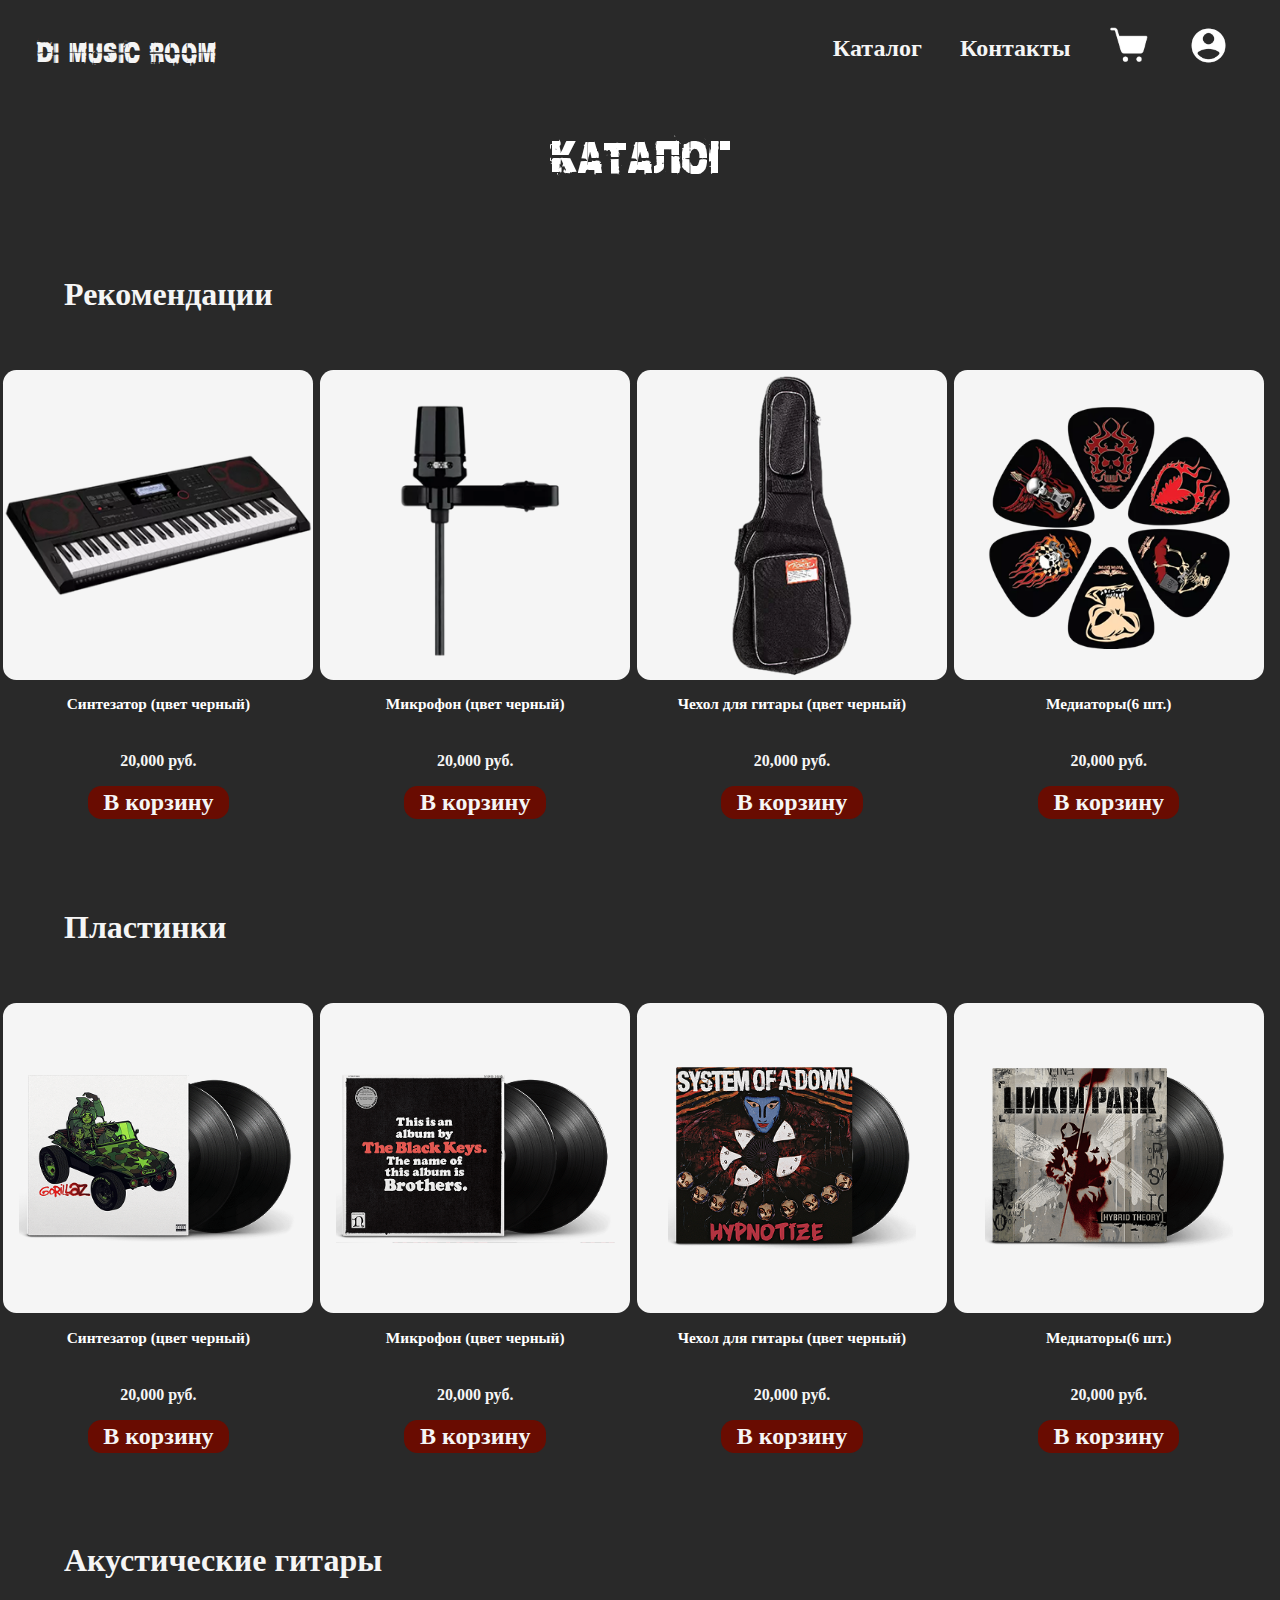
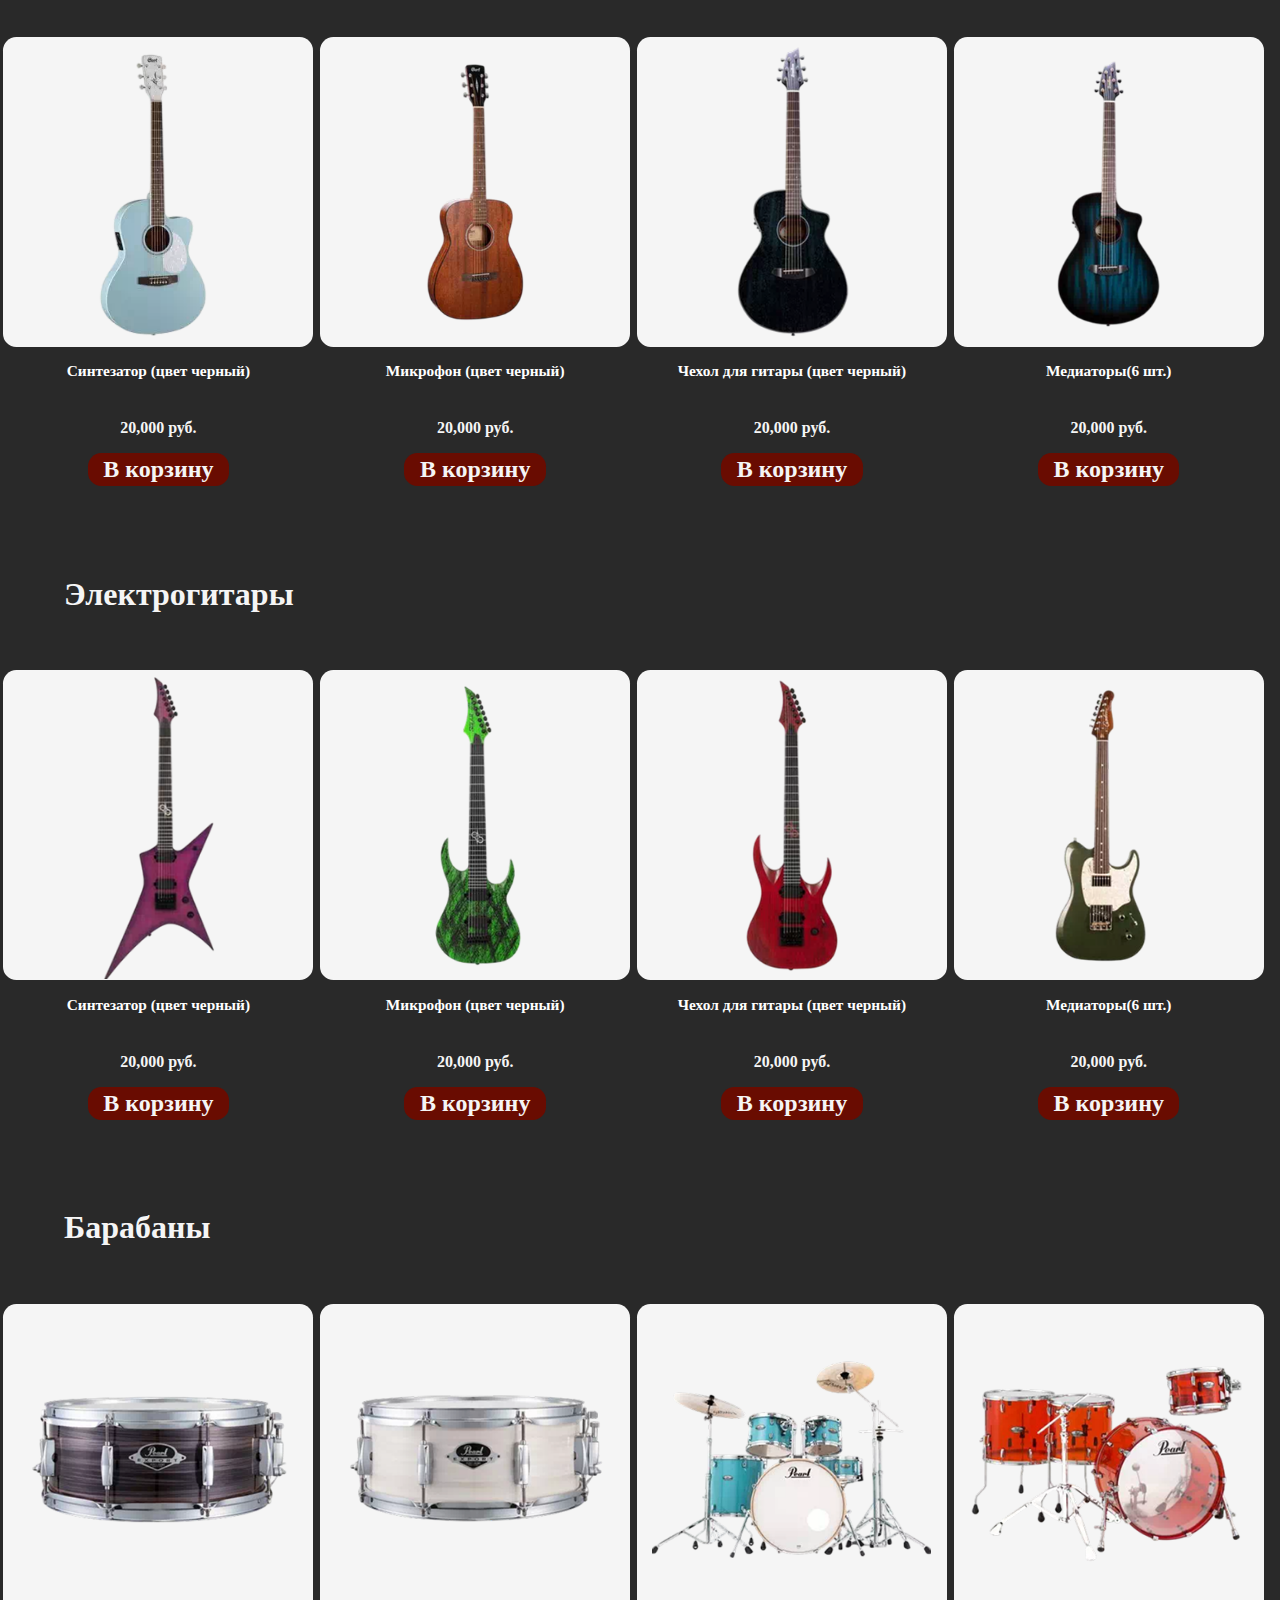
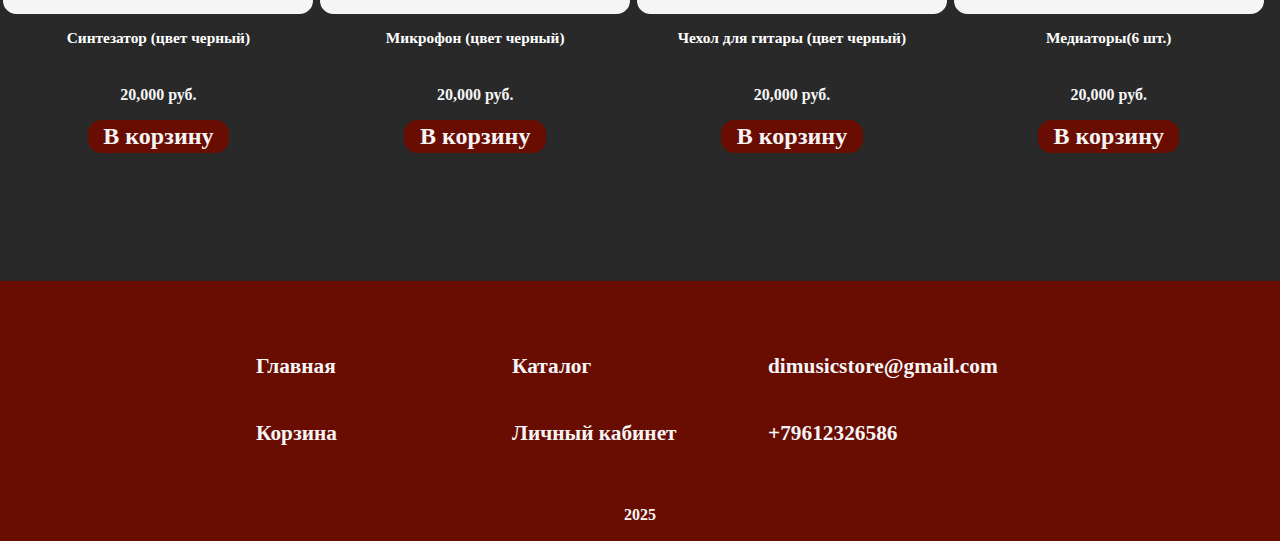
==== catalog.html @ 9091bb75 "Add files via upload" ====
<!DOCTYPE html>
<html lang="en">
<head>
    <meta charset="UTF-8">
    <meta name="viewport" content="width=device-width, initial-scale=1.0">
    <title>Document</title>
    <link rel="stylesheet" href="catalog.css">
</head>
<body>
    <header>
        <div class="up">
            <a href="index.html"><p class="logo">DI MUSIC ROOM</p></a>
            <div class="knopki">
                <a class="kn" href="">Каталог</a>
                <a class="kn" href="#kont">Контакты</a>
                <a class="kn" href=""><img src="folder/image 11.png"  ></a>
                <a class="kn" onclick="perehod()"><img src="folder/image 12.png" ></a>
            </div>
        </div>
    </header>
    <main>
        <p class="zag">Каталог</p>
        <p class="zag1">Рекомендации</p>
        <div class="big"> 
            <div class="a1">
                <div class="fon">
                    <img src="folder/клавиши1-Photoroom 1.png"  width=" 100%">
                </div>
                <p class="opis1">Синтезатор (цвет черный)</p>
                <p class="cost1">20,000 руб.</p>
                <button onclick="korz(1)" class="korzina1">В корзину</button>
            </div>
            <div class="a1">
                <div class="fon">
                    <img src="folder/микрофон1-Photoroom 1.png" width=" 60%">
                </div>
                <p class="opis1">Микрофон
                    (цвет черный)</p>
                <p class="cost1">20,000 руб.</p>
                <button onclick="korz(2)" class="korzina2">В корзину</button>
            </div>
            <div class="a1">
                <div class="fon">
                    <img src="folder/чехол-Photoroom 1.png" width=" 50%">
                </div>
                <p class="opis1">Чехол для гитары
                    (цвет черный)</p>
                <p class="cost1">20,000 руб.</p>
                <button onclick="korz(3)" class="korzina3">В корзину</button>
            </div>
            <div class="a1">
                <div class="fon">
                    <img src="folder/медиатор-Photoroom (1) 1.png" width=" 80%">
                </div>
                <p class="opis1">Медиаторы(6 шт.)</p>
                <p class="cost1">20,000 руб.</p>
                <button onclick="korz(4)" class="korzina4">В корзину</button>
            </div>
        </div>
        <p class="zag1">Пластинки</p>
        <div class="big"> 
            <div class="a1">
                <div class="fon">
                    <img src="folder/image 7.png"  width=" 90%">
                </div>
                <p class="opis1">Синтезатор (цвет черный)</p>
                <p class="cost1">20,000 руб.</p>
                <button onclick="korz(5)" class="korzina5">В корзину</button>
            </div>
            <div class="a1">
                <div class="fon">
                    <img src="folder/image 8 (1).png" width=" 90%">
                </div>
                <p class="opis1">Микрофон
                    (цвет черный)</p>
                <p class="cost1">20,000 руб.</p>
                <button onclick="korz(6)" class="korzina6">В корзину</button>
            </div>
            <div class="a1">
                <div class="fon">
                    <img src="folder/image 9 (1).png" width=" 80%">
                </div>
                <p class="opis1">Чехол для гитары
                    (цвет черный)</p>
                <p class="cost1">20,000 руб.</p>
                <button onclick="korz(7)" class="korzina7">В корзину</button>
            </div>
            <div class="a1">
                <div class="fon">
                    <img src="folder/image 10.png" width=" 80%">
                </div>
                <p class="opis1">Медиаторы(6 шт.)</p>
                <p class="cost1">20,000 руб.</p>
                <button onclick="korz(8)" class="korzina8">В корзину</button>
            </div>
        </div>
        <p class="zag1">Акустические гитары</p>
        <div class="big"> 
            <div class="a1">
                <div class="fon">
                    <img src="folder/гитара1-Photoroom 1.png"  width=" 40%">
                </div>
                <p class="opis1">Синтезатор (цвет черный)</p>
                <p class="cost1">20,000 руб.</p>
                <button onclick="korz(9)" class="korzina9">В корзину</button>
            </div>
            <div class="a1">
                <div class="fon">
                    <img src="folder/гиатра2-Photoroom 1.png" width=" 40%">
                </div>
                <p class="opis1">Микрофон
                    (цвет черный)</p>
                <p class="cost1">20,000 руб.</p>
                <button onclick="korz(10)" class="korzina10">В корзину</button>
            </div>
            <div class="a1">
                <div class="fon">
                    <img src="folder/гиатра3-Photoroom 1.png" width=" 40%">
                </div>
                <p class="opis1">Чехол для гитары
                    (цвет черный)</p>
                <p class="cost1">20,000 руб.</p>
                <button onclick="korz(11)" class="korzina11">В корзину</button>
            </div>
            <div class="a1">
                <div class="fon">
                    <img src="folder/гитара4-Photoroom 1.png" width=" 35%">
                </div>
                <p class="opis1">Медиаторы(6 шт.)</p>
                <p class="cost1">20,000 руб.</p>
                <button onclick="korz(12)" class="korzina12">В корзину</button>
            </div>
        </div>
        <p class="zag1">Электрогитары</p>
        <div class="big"> 
            <div class="a1">
                <div class="fon">
                    <img src="folder/электрогитара1-Photoroom 1.png"  width=" 40%">
                </div>
                <p class="opis1">Синтезатор (цвет черный)</p>
                <p class="cost1">20,000 руб.</p>
                <button onclick="korz(13)" class="korzina13">В корзину</button>
            </div>
            <div class="a1">
                <div class="fon">
                    <img src="folder/электрогитара2-Photoroom 1.png" width=" 35%">
                </div>
                <p class="opis1">Микрофон
                    (цвет черный)</p>
                <p class="cost1">20,000 руб.</p>
                <button onclick="korz(14)" class="korzina14">В корзину</button>
            </div>
            <div class="a1">
                <div class="fon">
                    <img src="folder/электрогитара3-Photoroom 1.png" width=" 40%">
                </div>
                <p class="opis1">Чехол для гитары
                    (цвет черный)</p>
                <p class="cost1">20,000 руб.</p>
                <button onclick="korz(15)" class="korzina15">В корзину</button>
            </div>
            <div class="a1">
                <div class="fon">
                    <img src="folder/электрогитара4-Photoroom 1.png" width=" 45%">
                </div>
                <p class="opis1">Медиаторы(6 шт.)</p>
                <p class="cost1">20,000 руб.</p>
                <button onclick="korz(16)" class="korzina16">В корзину</button>
            </div>
        </div>
        <p class="zag1">Барабаны</p>
        <div class="big"> 
            <div class="a1">
                <div class="fon">
                    <img src="folder/барабан1-Photoroom 1.png"  width=" 90%">
                </div>
                <p class="opis1">Синтезатор (цвет черный)</p>
                <p class="cost1">20,000 руб.</p>
                <button onclick="korz(17)" class="korzina17">В корзину</button>
            </div>
            <div class="a1">
                <div class="fon">
                    <img src="folder/барабан2-Photoroom 1.png" width=" 90%">
                </div>
                <p class="opis1">Микрофон
                    (цвет черный)</p>
                <p class="cost1">20,000 руб.</p>
                <button onclick="korz(18)" class="korzina18">В корзину</button>
            </div>
            <div class="a1">
                <div class="fon">
                    <img src="folder/барабан3-Photoroom 1.png" width=" 90%">
                </div>
                <p class="opis1">Чехол для гитары
                    (цвет черный)</p>
                <p class="cost1">20,000 руб.</p>
                <button onclick="korz(19)" class="korzina19">В корзину</button>
            </div>
            <div class="a1">
                <div class="fon">
                    <img src="folder/барабан4-Photoroom 1.png" width=" 90%">
                </div>
                <p class="opis1">Медиаторы(6 шт.)</p>
                <p class="cost1">20,000 руб.</p>
                <button onclick="korz(20)" class="korzina20">В корзину</button>
            </div>
        </div>
    </main>
    <footer id="kont">
        <div class="niz">
            <a class="t1" href="index.html"><p>Главная</p></a>
            <a class="t1" href="catalog.html"><p>Каталог</p></a>
            <a class="t1" href=""><p>dimusicstore@gmail.com</p></a>
            <a class="t1" href=""><p>Корзина</p></a>
            <a class="t1" href="log.html"><p>Личный кабинет</p></a>
            <a class="t1" href=""><p>+79612326586</p></a>
        </div>
        <p class="god">2025</p>
    </footer>
</body>
<script src="catalog.js"></script>
</html>
---- catalog.css ----
@font-face {
    font-family:'Discharge Pro' ;
    src: url('DischargePro.ttf');
}
html{
    scroll-behavior: smooth;
}
body{
    margin: 0;
    padding: 0 ;
    background-color: #292929;
    background-image: url("folder/fon.png");
    background-size: cover;
    background-repeat: repeat;
    height:fit-content;
    overflow-x: hidden;
}
.up{
    display: flex;
    align-items: center;
    z-index: 200;
}
.logo{
    position: absolute;
    left: 2.865vw;
    top: 0.2vw;
    font-family: 'Discharge Pro';
    font-style: normal;
    font-weight: 400;
    font-size: 2.5vw;
    color: #F5F5F5;
    display: flex;
    align-items: center;
    z-index: 150;
}
.knopki{
    position: absolute;
    width: 99vw;
    top: 1.927vw;
    display: flex;
    justify-content: flex-end;
    align-items: center;
    z-index: 101;
}
.kn:after {
	content: "";
    display: block;
    position: absolute;
    right: 0;
    top: 90%;
    width: 0;
    height: 2px; 
    background-color: #F5F5F5; 
    transition: width 0.5s; 
}
.kn:hover:after {
	content: "";
    width: 100%;
    display: block;
    position: absolute;
    left: 0;
    top: 90%;
    height: 2px;
    background-color: #690C01; 
    transition: width 0.5s; 
}
.kn{
    text-decoration: none;
    font-family: 'Bergamasco';
    font-style: normal;
    font-weight: 700;
    font-size: 1.875vw;
    color: #F5F5F5;
    margin-right: 3%;
    position: relative;
    cursor: pointer;
    transition: 0.2s;
}
.kn img{
    width: 3.229vw;
}
.zag{
    font-family: 'Discharge Pro';
    font-style: normal;
    font-weight: 400;
    font-size: 4.167vw;
    color: #FFFFFF;
    text-align: center;
    margin-top: 10%;
}
.zag1{
    font-family: 'Bergamasco';
    font-style: normal;
    font-weight: 700;
    font-size: 2.5vw;
    color: #F5F5F5;
    margin-left: 5%;
    margin-top: 7%;
}
.big{
    width: 99%;
    display: flex;
    flex-wrap: wrap;
    display: flex;
    flex-direction: row;
    justify-content: space-between;
    align-items: center;
    align-content: space-around;
}
.a1{
    display: flex;
    flex-direction: column;
    justify-content: space-between;
    align-items: center;
    align-self: start;
    flex-wrap: wrap;
    margin-left: auto;
    margin-right: auto;
    margin-top: 2%;
    
}
.fon{
    margin: auto;
    background-color: #F5F5F5;
    box-sizing: border-box;
    width: 310px;
    height: 310px;
    background: #F5F5F5;
    border-radius: 1.042vw;
    display: flex;
    align-items: center;
    justify-content: center;
    transition: 0.5s;
}
.fon:hover{
    transform: scale(1.1);
}
.fon img{
    margin: auto;
    transition: 0.5s;
}
.opis1{
    font-family: 'Bergamasco';
    font-style: normal;
    font-weight: 700;
    font-size: 1.2vw;
    text-align: center;
    color: #FFFFFF;
    width: 20vw;
    height: 2vw;
}
.cost1{
    font-family: 'Bergamasco';
    font-style: normal;
    font-weight: 700;
    font-size: 1.25vw;
    color: #F5F5F5;
}
.a1 button{
    background: #690C01;
    border-radius: 1.042vw;
    font-family: 'Bergamasco';
    font-style: normal;
    font-weight: 700;
    font-size: 1.875vw;
    color: #F5F5F5;
    border: none;
    padding: 1% 5% 1% 5%;
    transition: 0.5s;
}
.a1 button:hover{
    color: #690C01;
    background: #F5F5F5;
}
footer{
    margin-top: 10%;
    height: 20.26vw;
    background: #690C01;
    padding-bottom: 0;
}
.niz{
    display: grid;
    grid-template-columns: repeat(3,1fr);
    grid-template-rows: repeat(2,1fr);
    width: 60vw;
    margin: auto;
    padding-top: 4%;
    z-index: 105;
    text-decoration: none;
}
.t1{
    font-family: 'Bergamasco';
    font-style: normal;
    font-weight: 700;
    font-size: 1.667vw;
    color: #F5F5F5;
    transition: 0.2s;
    text-decoration: none;
}
.be{
    text-decoration: none;
}
.t1:hover{
    /* text-shadow: #F5F5F5 5px 5px 5px; */
}
.god{
    font-family: 'Bergamasco';
    font-style: normal;
    font-weight: 700;
    font-size: 1.25vw;
    color: #F5F5F5;
    text-align: center;
    margin-top: 3%;
}
@media (max-width:1000px){
    .fon{
        border-radius: 2vw;
    }
    .zag{
        font-size: 6vw;
    }
    .zag1{
        font-size: 4vw;
    }
    .a1{
        margin-top: 5%;
    }
    .opis1{
        width: 50vw;
        font-size: 3vw;
    }
    .cost1{
        font-size: 3vw;
    }
    .a1 button{
        font-size: 4vw;
    }
    
}
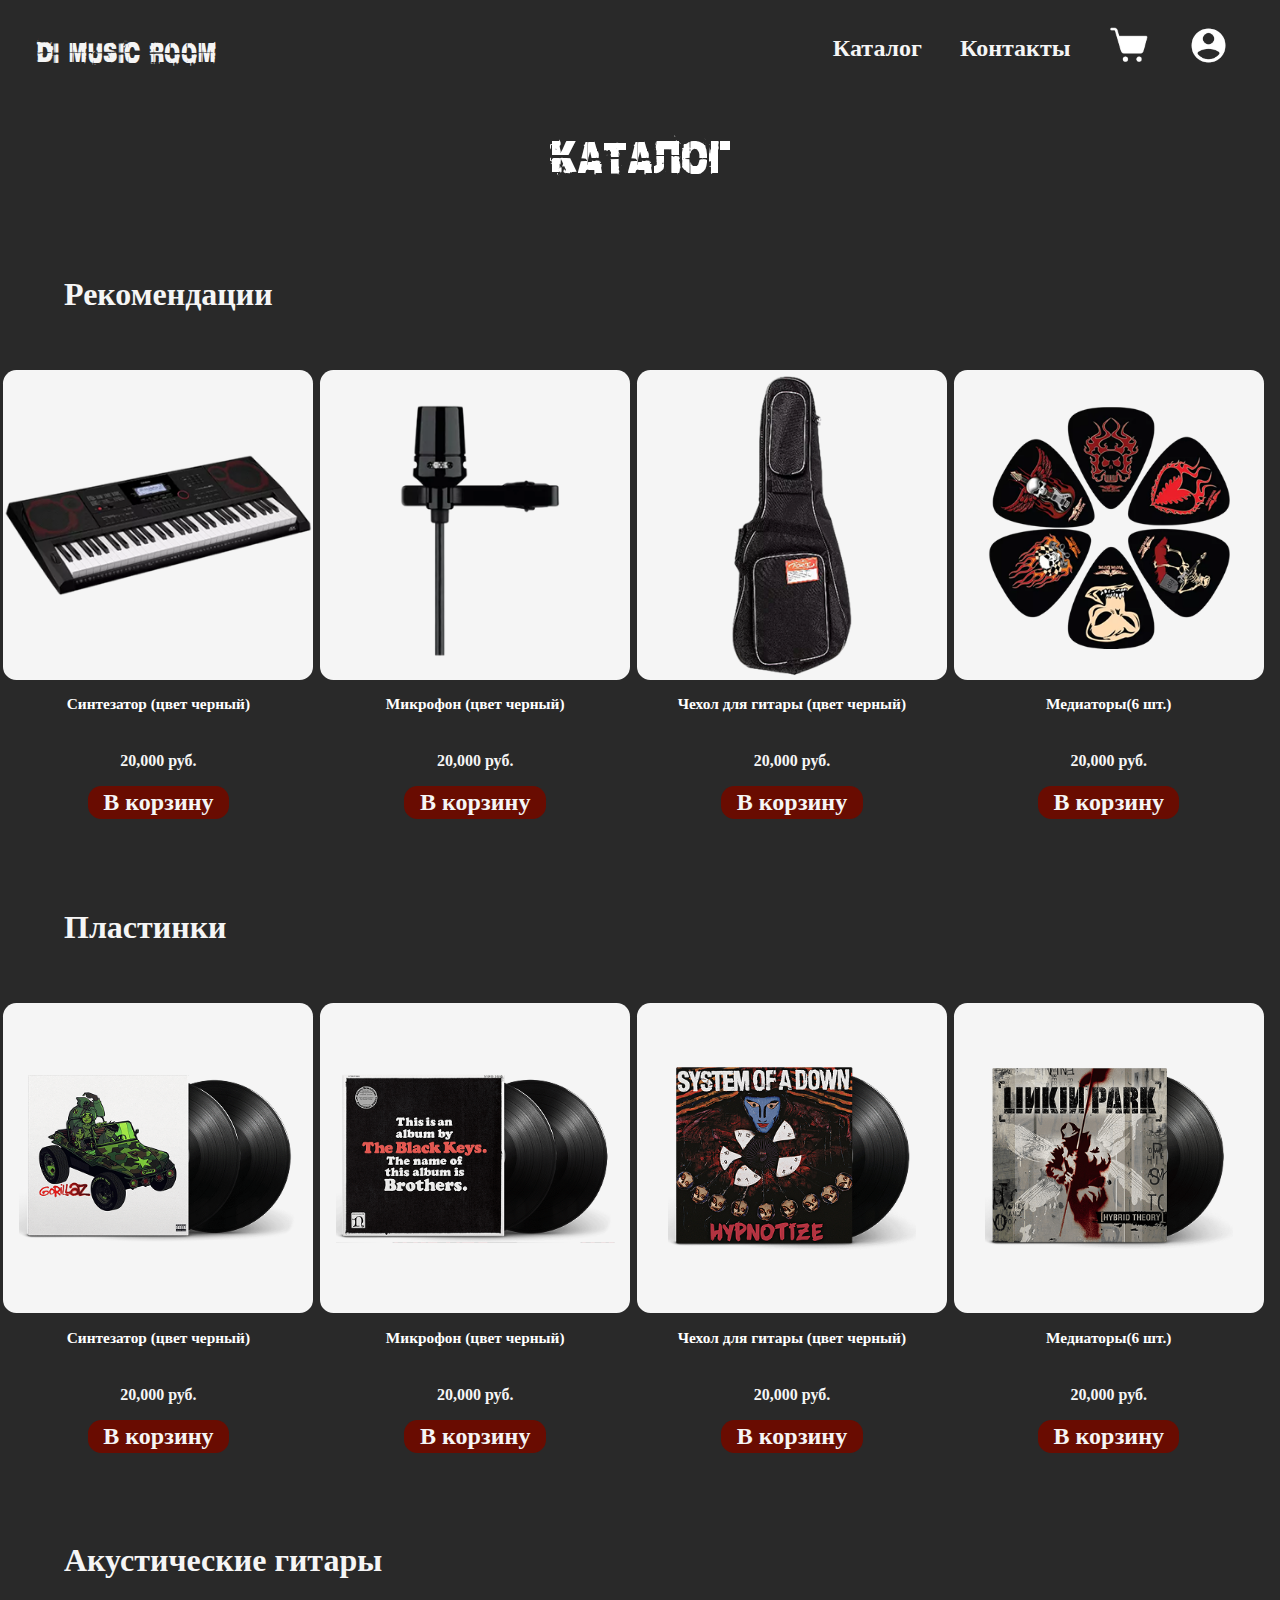
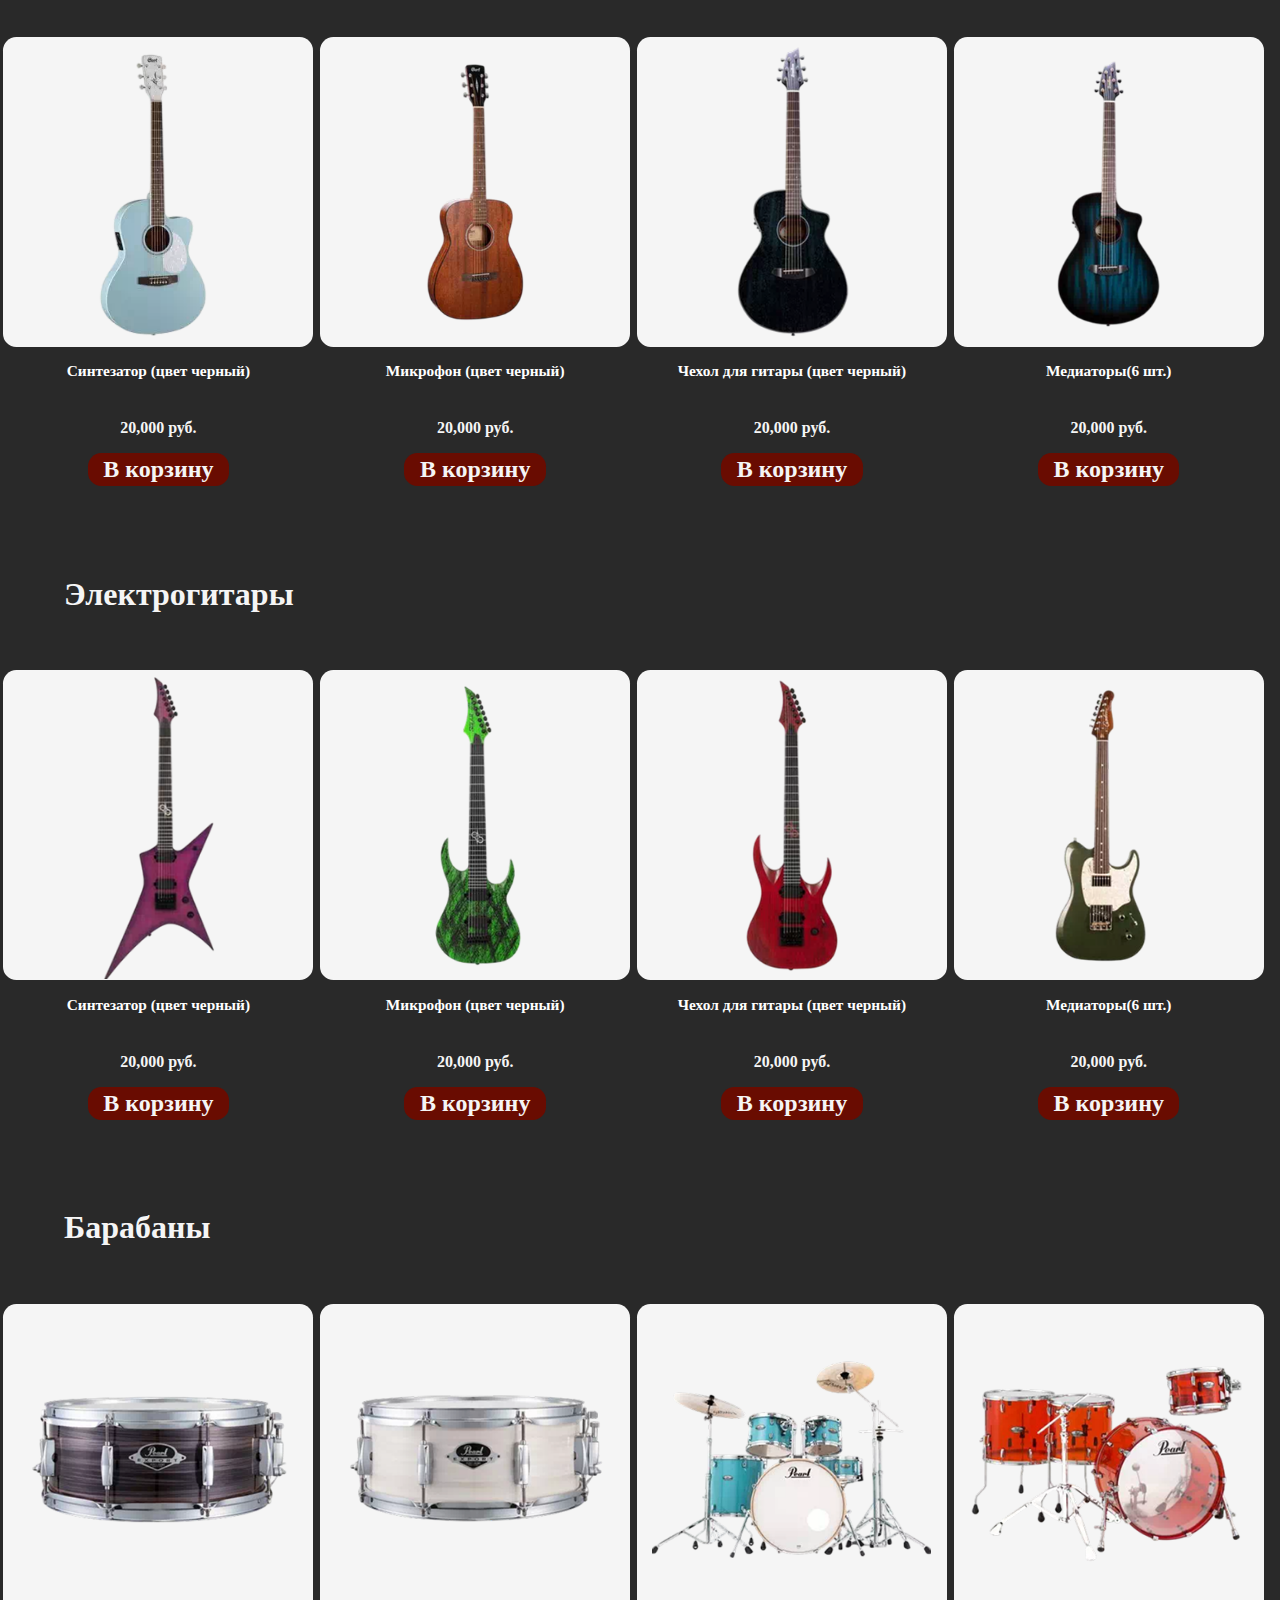
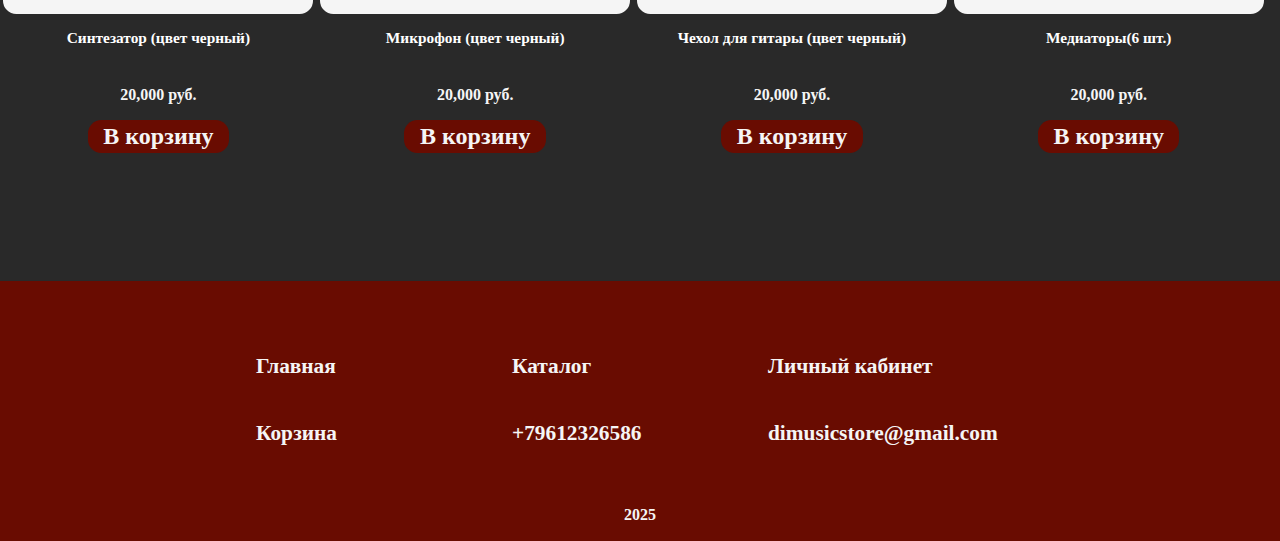
==== commit 0f4e6de5: "Add files via upload" ====
--- a/catalog.html
+++ b/catalog.html
@@ -210,10 +210,10 @@
         <div class="niz">
             <a class="t1" href="index.html"><p>Главная</p></a>
             <a class="t1" href="catalog.html"><p>Каталог</p></a>
+            <a class="t1" href="log.html"><p>Личный кабинет</p></a>
+            <a class="t1" href=""><p>Корзина</p></a>
+            <a class="t1" href=""><p>+79612326586</p></a>
             <a class="t1" href=""><p>dimusicstore@gmail.com</p></a>
-            <a class="t1" href=""><p>Корзина</p></a>
-            <a class="t1" href="log.html"><p>Личный кабинет</p></a>
-            <a class="t1" href=""><p>+79612326586</p></a>
         </div>
         <p class="god">2025</p>
     </footer>
--- a/catalog.css
+++ b/catalog.css
@@ -213,11 +213,23 @@
     margin-top: 3%;
 }
 @media (max-width:1000px){
+    .kn{
+        font-size: 3vw;
+        margin-right: 3%;
+    }
+    .kn img{
+        width: 4.3vw;
+    }
+    .logo{
+        font-size: 5.6vw;
+        top: -4vw;
+    }
     .fon{
         border-radius: 2vw;
     }
     .zag{
         font-size: 6vw;
+        margin-top: 20%;
     }
     .zag1{
         font-size: 4vw;
@@ -235,5 +247,21 @@
     .a1 button{
         font-size: 4vw;
     }
+    .t1{
+        font-size: 3.5vw;
+        text-align: center;
+        margin: auto;
+    }
+    .niz{
+        grid-template-columns: 1fr;
+        grid-template-rows: repeat(6,1fr);
+    }
+    .god{
+        font-size: 3vw;
+        margin-top: 4%;
+    }
+    footer {
+        height: 80vw;
+    }
     
 }